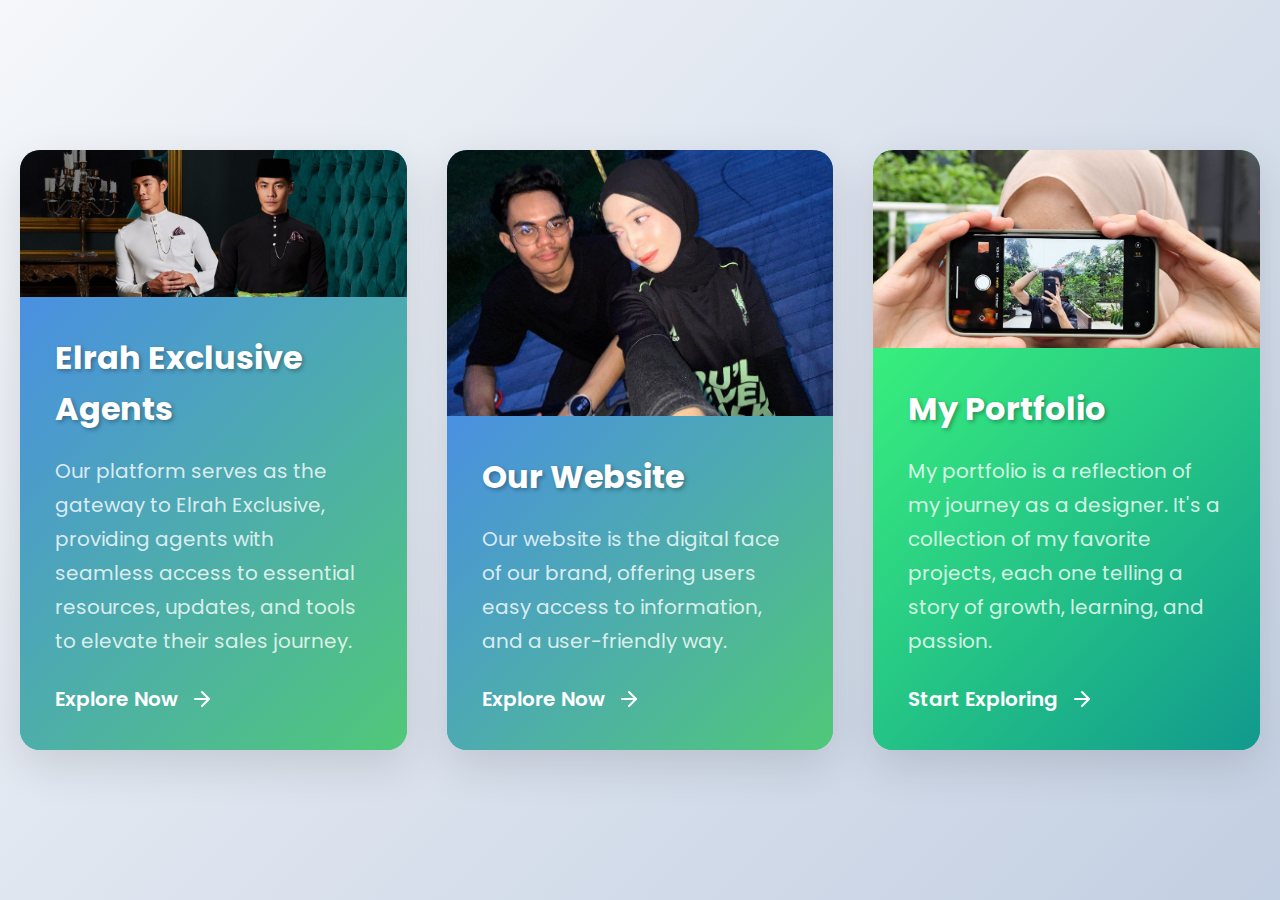
==== index.html @ 92c425df "update main page" ====
<!DOCTYPE html>
<html lang="en">
<head>
    <meta charset="UTF-8">
    <meta name="viewport" content="width=device-width, initial-scale=1.0">
    <title>Danish Ikmal - Our Dairy</title>
    <link rel="icon" type="image/dairy-icon" href="./images/favicon.png">
    <link href="https://fonts.googleapis.com/css2?family=Poppins:wght@300;400;600&display=swap" rel="stylesheet">
    <link rel="stylesheet" href="style2.css">
</style>
</head>
<body>
    <div class="container">
        <a href="https://danishmall.github.io/elrah_exclusive/" class="card card-first">
            <div class="card-image">
                <img src="./images/black_white_elrah.png" alt="First Page" style="width: 100%; height: 100%; object-fit: cover;">
            </div>
            <div class="card-content">
                <div>
                    <h2>Elrah Exclusive Agents</h2>
                    <p>Our platform serves as the gateway to Elrah Exclusive, providing agents with seamless access to essential resources, updates, and tools to elevate their sales journey.</p>
                </div>
                <div class="card-link">
                    Explore Now 
                    <svg xmlns="http://www.w3.org/2000/svg" width="24" height="24" viewBox="0 0 24 24" fill="none" stroke="currentColor" stroke-width="2" stroke-linecap="round" stroke-linejoin="round">
                        <line x1="5" y1="12" x2="19" y2="12"></line>
                        <polyline points="12 5 19 12 12 19"></polyline>
                    </svg>
                </div>
            </div>
        </a>

        <a href="about-us.html" class="card card-first">
            <div class="card-image">
                <img src="./images/us8.png" alt="First Page" style="width: 100%; height: 100%; object-fit: cover;">
            </div>
            <div class="card-content">
                <div>
                    <h2>Our Website</h2>
                    <p>Our website is the digital face of our brand, offering users easy access to information, and a user-friendly way.</p>
                </div>
                <div class="card-link">
                    Explore Now 
                    <svg xmlns="http://www.w3.org/2000/svg" width="24" height="24" viewBox="0 0 24 24" fill="none" stroke="currentColor" stroke-width="2" stroke-linecap="round" stroke-linejoin="round">
                        <line x1="5" y1="12" x2="19" y2="12"></line>
                        <polyline points="12 5 19 12 12 19"></polyline>
                    </svg>
                </div>
            </div>
        </a>

        <a href="portfolio.html" class="card card-second">
            <div class="card-image">
                <img src="./images/us4.png" alt="Second Page" style="width: 100%; height: 100%; object-fit: cover;">
            </div>
            <div class="card-content">
                <div>
                    <h2>My Portfolio</h2> 
                    <p>My portfolio is a reflection of my journey as a designer. It's a collection of my favorite projects, each one telling a story of growth, learning, and passion.</p>
                </div>
                <div class="card-link">
                    Start Exploring 
                    <svg xmlns="http://www.w3.org/2000/svg" width="24" height="24" viewBox="0 0 24 24" fill="none" stroke="currentColor" stroke-width="2" stroke-linecap="round" stroke-linejoin="round">
                        <line x1="5" y1="12" x2="19" y2="12"></line>
                        <polyline points="12 5 19 12 12 19"></polyline>
                    </svg>
                </div>
            </div>
        </a>
    </div>
</body>
</html>
---- style2.css ----
* {
    margin: 0;
    padding: 0;
    box-sizing: border-box;
}

body {
    font-family: 'Poppins', sans-serif;
    background: linear-gradient(135deg, #f5f7fa 0%, #c3cfe2 100%);
    min-height: 100vh;
    display: flex;
    justify-content: center;
    align-items: center;
    padding: 20px;
    line-height: 1.6;
}

.container {
    display: flex;
    gap: 40px;
    width: 100%;
    max-width: 1400px;
    justify-content: center;
}

.card {
    flex: 1 1 calc(50% - 40px);
    max-width: calc(50% - 40px);
    background: white;
    border-radius: 20px;
    overflow: hidden;
    box-shadow: 0 15px 45px rgba(0, 0, 0, 0.12);
    text-decoration: none;
    transition: all 0.4s ease;
    display: flex;
    flex-direction: column;
    height: 600px;
    perspective: 1000px;
}

.card:hover {
    transform: translateY(-15px) rotateX(5deg);
    box-shadow: 0 20px 50px rgba(0, 0, 0, 0.2);
}

.card-image {
    height: 60%;
    position: relative;
    overflow: hidden;
}

.card-image img {
    width: 100%;
    height: 100%;
    object-fit: cover;
    transition: transform 0.4s ease;
}

.card:hover .card-image img {
    transform: scale(1.1);
}

.card-content {
    padding: 35px;
    text-align: left;
    flex-grow: 1;
    display: flex;
    flex-direction: column;
    justify-content: space-between;
    position: relative;
    z-index: 2;
}

.card-content h2 {
    color: #2c3e50;
    font-size: 32px;
    margin-bottom: 20px;
    font-weight: 700;
    transition: color 0.3s ease;
}

.card-content p {
    color: #7f8c8d;
    font-size: 20px;
    line-height: 1.7;
    margin-bottom: 25px;
    opacity: 0.9;
}

.card-link {
    display: flex;
    align-items: center;
    color: #3498db;
    font-weight: 600;
    gap: 12px;
    font-size: 20px;
    transition: all 0.3s ease;
    align-self: flex-start;
}

.card-link:hover {
    transform: translateX(8px);
    color: #2980b9;
}

.card-link svg {
    stroke: #3498db;
    transition: stroke 0.3s ease;
}

.card-link:hover svg {
    stroke: #2980b9;
}

/* First Card Theme - Technology Blue */
.card-first {
    background: linear-gradient(135deg, #4a90e2 0%, #50c878 100%);
    color: white;
}

.card-first .card-content {
    background: linear-gradient(135deg, #4a90e2 0%, #50c878 100%);
}

.card-first .card-content h2 {
    color: white;
    text-shadow: 2px 2px 4px rgba(0,0,0,0.3);
}

.card-first .card-content p {
    color: rgba(255,255,255,0.9);
}

.card-first .card-link {
    color: white;
}

.card-first .card-link svg {
    stroke: white;
}

/* Second Card Theme - Nature Green */
.card-second {
    background: linear-gradient(135deg, #38ef7d 0%, #11998e 100%);
    color: white;
}

.card-second .card-content {
    background: linear-gradient(135deg, #38ef7d 0%, #11998e 100%);
}

.card-second .card-content h2 {
    color: white;
    text-shadow: 2px 2px 4px rgba(0,0,0,0.3);
}

.card-second .card-content p {
    color: rgba(255,255,255,0.9);
}

.card-second .card-link {
    color: white;
}

.card-second .card-link svg {
    stroke: white;
}

/* Responsive Design */
@media (max-width: 1200px) {
    .container {
        gap: 30px;
    }

    .card {
        height: 500px;
    }
}

@media (max-width: 992px) {
    .container {
        flex-direction: column;
        gap: 30px;
    }

    .card {
        flex: 1 1 100%;
        max-width: 100%;
        height: 450px;
    }
}

@media (max-width: 768px) {
    .card {
        height: 400px;
    }

    .card-content h2 {
        font-size: 24px;
    }

    .card-content p {
        font-size: 16px;
    }

    .card-link {
        font-size: 18px;
    }
}

@media (max-width: 576px) {
    .container {
        gap: 25px;
    }

    .card {
        height: 350px;
    }

    .card-image {
        height: 50%;
    }

    .card-content {
        padding: 20px;
    }

    .card-content h2 {
        font-size: 20px;
        margin-bottom: 15px;
    }

    .card-content p {
        font-size: 14px;
        margin-bottom: 15px;
    }

    .card-link {
        font-size: 16px;
    }
}
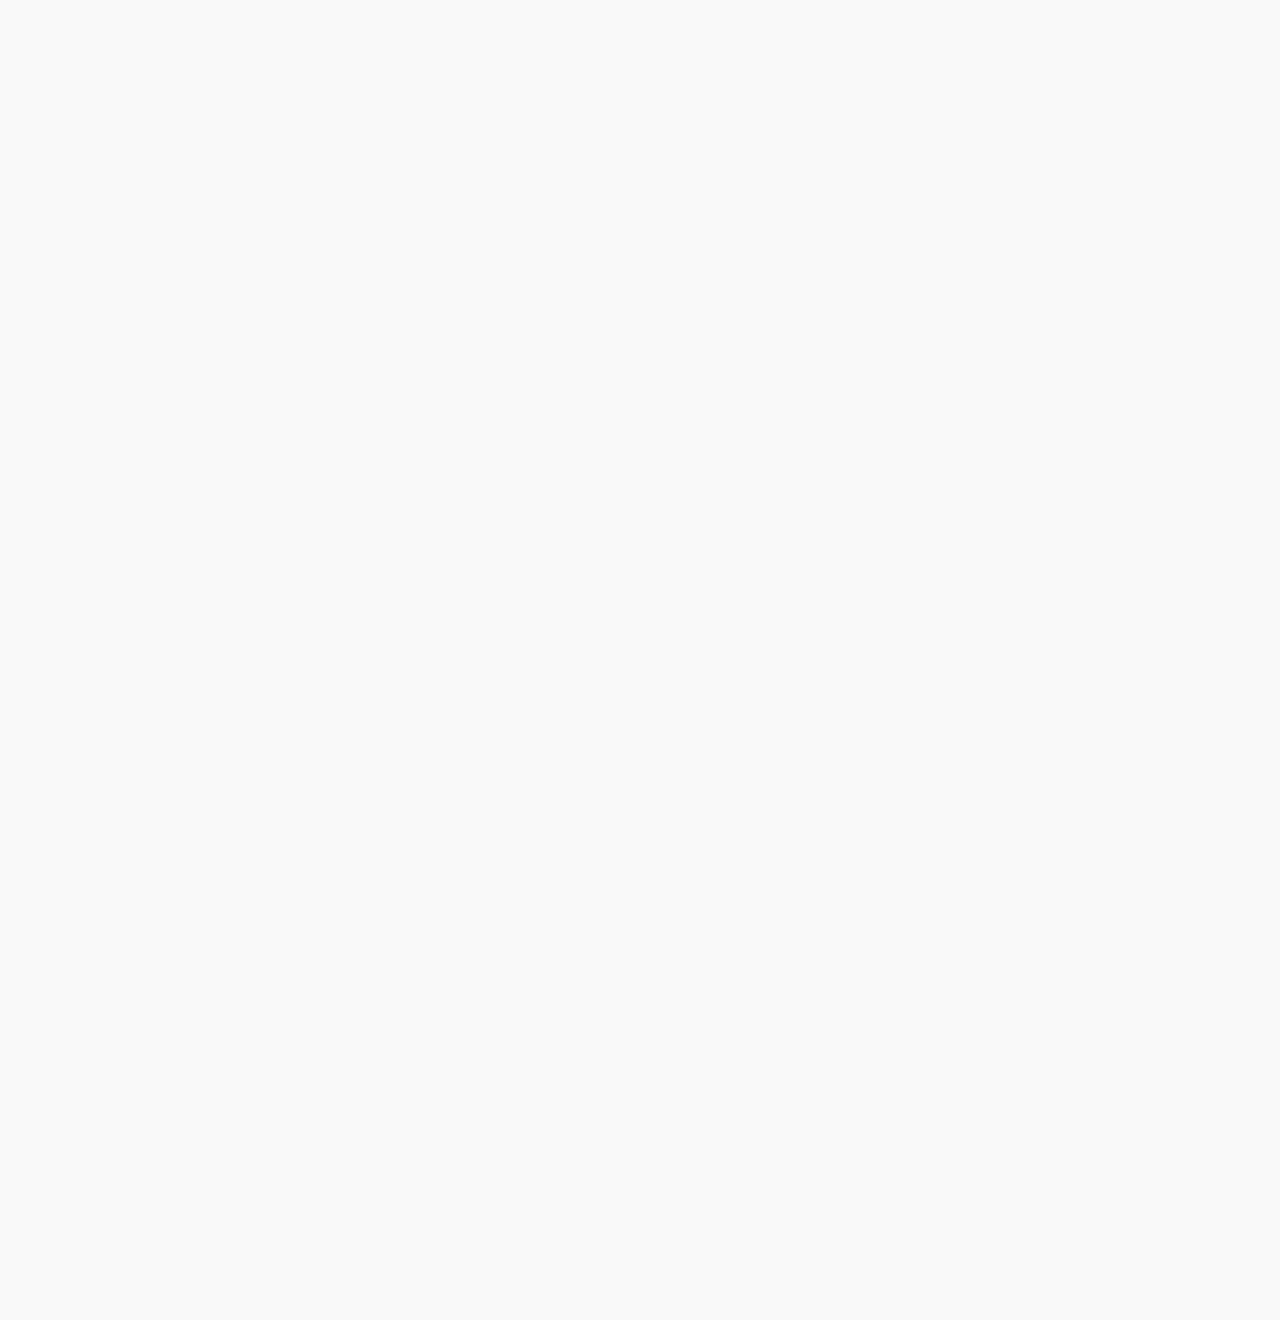
==== commit 401af0d1: "add loader" ====
--- a/index.html
+++ b/index.html
@@ -5,68 +5,98 @@
     <meta name="viewport" content="width=device-width, initial-scale=1.0">
     <title>Danish Ikmal - Our Dairy</title>
     <link rel="icon" type="image/dairy-icon" href="./images/favicon.png">
-    <link href="https://fonts.googleapis.com/css2?family=Poppins:wght@300;400;600&display=swap" rel="stylesheet">
+    <link href="https://fonts.googleapis.com/css2?family=Poppins:wght@300;400;500;600;700&display=swap" rel="stylesheet">
     <link rel="stylesheet" href="style2.css">
-</style>
 </head>
 <body>
-    <div class="container">
-        <a href="https://danishmall.github.io/elrah_exclusive/" class="card card-first">
-            <div class="card-image">
-                <img src="./images/black_white_elrah.png" alt="First Page" style="width: 100%; height: 100%; object-fit: cover;">
-            </div>
-            <div class="card-content">
-                <div>
-                    <h2>Elrah Exclusive Agents</h2>
-                    <p>Our platform serves as the gateway to Elrah Exclusive, providing agents with seamless access to essential resources, updates, and tools to elevate their sales journey.</p>
+    <!-- Loader -->
+    <div class="loader-wrapper">
+        <div class="loader">
+            <div class="loader-inner"></div>
+        </div>
+        <div class="loader-text">Loading...</div>
+    </div>
+
+    <!-- Main Content -->
+    <div class="main-content hidden">
+        <div class="container">
+            <a href="https://danishmall.github.io/elrah_exclusive/" class="card card-first" data-aos="fade-up">
+                <div class="card-image">
+                    <img src="./images/black_white_elrah.png" alt="Elrah Exclusive" loading="lazy">
+                    <div class="card-overlay"></div>
                 </div>
-                <div class="card-link">
-                    Explore Now 
-                    <svg xmlns="http://www.w3.org/2000/svg" width="24" height="24" viewBox="0 0 24 24" fill="none" stroke="currentColor" stroke-width="2" stroke-linecap="round" stroke-linejoin="round">
-                        <line x1="5" y1="12" x2="19" y2="12"></line>
-                        <polyline points="12 5 19 12 12 19"></polyline>
-                    </svg>
+                <div class="card-content">
+                    <div class="card-text">
+                        <h2>Elrah Exclusive Agents</h2>
+                        <p>Our platform serves as the gateway to Elrah Exclusive, providing agents with seamless access to essential resources, updates, and tools to elevate their sales journey.</p>
+                    </div>
+                    <div class="card-link">
+                        Explore Now 
+                        <svg xmlns="http://www.w3.org/2000/svg" width="24" height="24" viewBox="0 0 24 24" fill="none" stroke="currentColor" stroke-width="2" stroke-linecap="round" stroke-linejoin="round">
+                            <line x1="5" y1="12" x2="19" y2="12"></line>
+                            <polyline points="12 5 19 12 12 19"></polyline>
+                        </svg>
+                    </div>
                 </div>
-            </div>
-        </a>
+            </a>
 
-        <a href="about-us.html" class="card card-first">
-            <div class="card-image">
-                <img src="./images/us8.png" alt="First Page" style="width: 100%; height: 100%; object-fit: cover;">
-            </div>
-            <div class="card-content">
-                <div>
-                    <h2>Our Website</h2>
-                    <p>Our website is the digital face of our brand, offering users easy access to information, and a user-friendly way.</p>
+            <a href="about-us.html" class="card card-first" data-aos="fade-up" data-aos-delay="100">
+                <div class="card-image">
+                    <img src="./images/us8.png" alt="About Us" loading="lazy">
+                    <div class="card-overlay"></div>
                 </div>
-                <div class="card-link">
-                    Explore Now 
-                    <svg xmlns="http://www.w3.org/2000/svg" width="24" height="24" viewBox="0 0 24 24" fill="none" stroke="currentColor" stroke-width="2" stroke-linecap="round" stroke-linejoin="round">
-                        <line x1="5" y1="12" x2="19" y2="12"></line>
-                        <polyline points="12 5 19 12 12 19"></polyline>
-                    </svg>
+                <div class="card-content">
+                    <div class="card-text">
+                        <h2>Our Website</h2>
+                        <p>Our website is the digital face of our brand, offering users easy access to information, and a user-friendly way.</p>
+                    </div>
+                    <div class="card-link">
+                        Explore Now 
+                        <svg xmlns="http://www.w3.org/2000/svg" width="24" height="24" viewBox="0 0 24 24" fill="none" stroke="currentColor" stroke-width="2" stroke-linecap="round" stroke-linejoin="round">
+                            <line x1="5" y1="12" x2="19" y2="12"></line>
+                            <polyline points="12 5 19 12 12 19"></polyline>
+                        </svg>
+                    </div>
                 </div>
-            </div>
-        </a>
+            </a>
 
-        <a href="portfolio.html" class="card card-second">
-            <div class="card-image">
-                <img src="./images/us4.png" alt="Second Page" style="width: 100%; height: 100%; object-fit: cover;">
-            </div>
-            <div class="card-content">
-                <div>
-                    <h2>My Portfolio</h2> 
-                    <p>My portfolio is a reflection of my journey as a designer. It's a collection of my favorite projects, each one telling a story of growth, learning, and passion.</p>
+            <a href="portfolio.html" class="card card-second" data-aos="fade-up" data-aos-delay="200">
+                <div class="card-image">
+                    <img src="./images/us4.png" alt="Portfolio" loading="lazy">
+                    <div class="card-overlay"></div>
                 </div>
-                <div class="card-link">
-                    Start Exploring 
-                    <svg xmlns="http://www.w3.org/2000/svg" width="24" height="24" viewBox="0 0 24 24" fill="none" stroke="currentColor" stroke-width="2" stroke-linecap="round" stroke-linejoin="round">
-                        <line x1="5" y1="12" x2="19" y2="12"></line>
-                        <polyline points="12 5 19 12 12 19"></polyline>
-                    </svg>
+                <div class="card-content">
+                    <div class="card-text">
+                        <h2>My Portfolio</h2>
+                        <p>My portfolio is a reflection of my journey as a designer. It's a collection of my favorite projects, each one telling a story of growth, learning, and passion.</p>
+                    </div>
+                    <div class="card-link">
+                        Start Exploring 
+                        <svg xmlns="http://www.w3.org/2000/svg" width="24" height="24" viewBox="0 0 24 24" fill="none" stroke="currentColor" stroke-width="2" stroke-linecap="round" stroke-linejoin="round">
+                            <line x1="5" y1="12" x2="19" y2="12"></line>
+                            <polyline points="12 5 19 12 12 19"></polyline>
+                        </svg>
+                    </div>
                 </div>
-            </div>
-        </a>
+            </a>
+        </div>
     </div>
+
+    <script>
+        window.addEventListener('load', function() {
+            // Hide loader
+            document.querySelector('.loader-wrapper').style.opacity = '0';
+            setTimeout(() => {
+                document.querySelector('.loader-wrapper').style.display = 'none';
+                // Show content
+                document.querySelector('.main-content').classList.remove('hidden');
+                // Trigger card animations
+                document.querySelectorAll('.card').forEach(card => {
+                    card.style.opacity = '1';
+                    card.style.transform = 'translateY(0)';
+                });
+            }, 1000);
+        });
+    </script>
 </body>
 </html>--- a/style2.css
+++ b/style2.css
@@ -1,3 +1,4 @@
+/* Reset and Base Styles */
 * {
     margin: 0;
     padding: 0;
@@ -6,60 +7,168 @@
 
 body {
     font-family: 'Poppins', sans-serif;
-    background: linear-gradient(135deg, #f5f7fa 0%, #c3cfe2 100%);
+    background: #f8f9fa;
     min-height: 100vh;
     display: flex;
     justify-content: center;
     align-items: center;
-    padding: 20px;
+    padding: 40px;
     line-height: 1.6;
+    overflow-x: hidden;
+}
+
+/* Loader Styles */
+.loader-wrapper {
+    position: fixed;
+    top: 0;
+    left: 0;
+    width: 100%;
+    height: 100%;
+    background: #ffffff;
+    display: flex;
+    flex-direction: column;
+    justify-content: center;
+    align-items: center;
+    z-index: 1000;
+    transition: opacity 0.7s ease-out;
+}
+
+.loader {
+    width: 50px;
+    height: 50px;
+    border: 3px solid #f3f3f3;
+    border-top: 3px solid #000000;
+    border-radius: 50%;
+    animation: spin 1s linear infinite;
+    margin-bottom: 20px;
+    position: relative;
+}
+
+.loader-inner {
+    position: absolute;
+    top: 50%;
+    left: 50%;
+    width: 70%;
+    height: 70%;
+    border: 3px solid transparent;
+    border-top: 3px solid #333333;
+    border-radius: 50%;
+    animation: spin 0.9s linear infinite reverse;
+    transform: translate(-50%, -50%);
+}
+
+.loader-text {
+    font-size: 16px;
+    color: #000000;
+    font-weight: 500;
+    letter-spacing: 2px;
+    animation: pulse 1.5s ease-in-out infinite;
+}
+
+@keyframes spin {
+    0% { transform: rotate(0deg); }
+    100% { transform: rotate(360deg); }
+}
+
+@keyframes pulse {
+    0%, 100% { opacity: 1; }
+    50% { opacity: 0.5; }
+}
+
+/* Main Content Styles */
+.main-content {
+    width: 100%;
+    opacity: 1;
+    transition: opacity 0.5s ease-out;
+}
+
+.main-content.hidden {
+    opacity: 0;
 }
 
 .container {
-    display: flex;
+    display: grid;
+    grid-template-columns: repeat(auto-fit, minmax(380px, 1fr));
     gap: 40px;
     width: 100%;
     max-width: 1400px;
-    justify-content: center;
-}
-
+    margin: 0 auto;
+}
+
+/* Card Styles */
 .card {
-    flex: 1 1 calc(50% - 40px);
-    max-width: calc(50% - 40px);
-    background: white;
-    border-radius: 20px;
+    position: relative;
+    background: #ffffff;
+    border-radius: 16px;
     overflow: hidden;
-    box-shadow: 0 15px 45px rgba(0, 0, 0, 0.12);
+    box-shadow: 0 4px 30px rgba(0, 0, 0, 0.1);
     text-decoration: none;
-    transition: all 0.4s ease;
+    transition: all 0.6s cubic-bezier(0.4, 0, 0.2, 1);
     display: flex;
     flex-direction: column;
     height: 600px;
-    perspective: 1000px;
+    opacity: 0;
+    transform: translateY(30px);
+    backdrop-filter: blur(10px);
+}
+
+.card::before {
+    content: '';
+    position: absolute;
+    top: 0;
+    left: 0;
+    right: 0;
+    bottom: 0;
+    background: linear-gradient(45deg, transparent, rgba(255, 255, 255, 0.1));
+    opacity: 0;
+    transition: opacity 0.6s ease;
 }
 
 .card:hover {
-    transform: translateY(-15px) rotateX(5deg);
-    box-shadow: 0 20px 50px rgba(0, 0, 0, 0.2);
-}
-
+    transform: translateY(-10px);
+    box-shadow: 0 20px 40px rgba(0, 0, 0, 0.2);
+}
+
+.card:hover::before {
+    opacity: 1;
+}
+
+/* Card Image Styles */
 .card-image {
     height: 60%;
     position: relative;
     overflow: hidden;
 }
 
+.card-overlay {
+    position: absolute;
+    top: 0;
+    left: 0;
+    right: 0;
+    bottom: 0;
+    background: rgba(0, 0, 0, 0.2);
+    opacity: 0;
+    transition: opacity 0.4s ease;
+}
+
+.card:hover .card-overlay {
+    opacity: 1;
+}
+
 .card-image img {
     width: 100%;
     height: 100%;
     object-fit: cover;
-    transition: transform 0.4s ease;
+    transition: transform 0.8s cubic-bezier(0.4, 0, 0.2, 1);
+    filter: grayscale(20%);
 }
 
 .card:hover .card-image img {
-    transform: scale(1.1);
-}
-
+    transform: scale(1.05);
+    filter: grayscale(0%);
+}
+
+/* Card Content Styles */
 .card-content {
     padding: 35px;
     text-align: left;
@@ -67,175 +176,174 @@
     display: flex;
     flex-direction: column;
     justify-content: space-between;
-    position: relative;
-    z-index: 2;
-}
-
-.card-content h2 {
-    color: #2c3e50;
-    font-size: 32px;
+    background: linear-gradient(180deg, #ffffff 0%, #f8f9fa 100%);
+    position: relative;
+    z-index: 1;
+}
+
+.card-text h2 {
+    color: #000000;
+    font-size: 28px;
     margin-bottom: 20px;
-    font-weight: 700;
-    transition: color 0.3s ease;
-}
-
-.card-content p {
-    color: #7f8c8d;
-    font-size: 20px;
-    line-height: 1.7;
+    font-weight: 600;
+    position: relative;
+    padding-bottom: 15px;
+}
+
+.card-text h2::after {
+    content: '';
+    position: absolute;
+    bottom: 0;
+    left: 0;
+    width: 40px;
+    height: 3px;
+    background: #000000;
+    transition: width 0.4s ease;
+}
+
+.card:hover .card-text h2::after {
+    width: 80px;
+}
+
+.card-text p {
+    color: #555555;
+    font-size: 16px;
+    line-height: 1.8;
     margin-bottom: 25px;
-    opacity: 0.9;
-}
-
+    font-weight: 300;
+}
+
+/* Card Link Styles */
 .card-link {
     display: flex;
     align-items: center;
-    color: #3498db;
-    font-weight: 600;
+    color: #000000;
+    font-weight: 500;
     gap: 12px;
-    font-size: 20px;
-    transition: all 0.3s ease;
+    font-size: 16px;
+    transition: all 0.4s ease;
     align-self: flex-start;
-}
-
-.card-link:hover {
-    transform: translateX(8px);
-    color: #2980b9;
+    position: relative;
+    padding-bottom: 5px;
+}
+
+.card-link::after {
+    content: '';
+    position: absolute;
+    bottom: 0;
+    left: 0;
+    width: 0;
+    height: 1px;
+    background: #000000;
+    transition: width 0.4s ease;
+}
+
+.card:hover .card-link::after {
+    width: 100%;
 }
 
 .card-link svg {
-    stroke: #3498db;
-    transition: stroke 0.3s ease;
-}
-
-.card-link:hover svg {
-    stroke: #2980b9;
-}
-
-/* First Card Theme - Technology Blue */
+    stroke: #000000;
+    transition: transform 0.4s ease;
+}
+
+.card:hover .card-link svg {
+    transform: translateX(5px);
+}
+
+/* Card Theme Styles */
 .card-first {
-    background: linear-gradient(135deg, #4a90e2 0%, #50c878 100%);
-    color: white;
+    background: linear-gradient(145deg, #1a1a1a 0%, #2d2d2d 100%);
 }
 
 .card-first .card-content {
-    background: linear-gradient(135deg, #4a90e2 0%, #50c878 100%);
-}
-
-.card-first .card-content h2 {
-    color: white;
-    text-shadow: 2px 2px 4px rgba(0,0,0,0.3);
-}
-
-.card-first .card-content p {
-    color: rgba(255,255,255,0.9);
+    background: linear-gradient(145deg, #1a1a1a 0%, #2d2d2d 100%);
+}
+
+.card-first .card-text h2 {
+    color: #ffffff;
+}
+
+.card-first .card-text h2::after {
+    background: #ffffff;
+}
+
+.card-first .card-text p {
+    color: rgba(255, 255, 255, 0.8);
 }
 
 .card-first .card-link {
-    color: white;
+    color: #ffffff;
+}
+
+.card-first .card-link::after {
+    background: #ffffff;
 }
 
 .card-first .card-link svg {
-    stroke: white;
-}
-
-/* Second Card Theme - Nature Green */
+    stroke: #ffffff;
+}
+
 .card-second {
-    background: linear-gradient(135deg, #38ef7d 0%, #11998e 100%);
-    color: white;
+    background: #ffffff;
 }
 
 .card-second .card-content {
-    background: linear-gradient(135deg, #38ef7d 0%, #11998e 100%);
-}
-
-.card-second .card-content h2 {
-    color: white;
-    text-shadow: 2px 2px 4px rgba(0,0,0,0.3);
-}
-
-.card-second .card-content p {
-    color: rgba(255,255,255,0.9);
-}
-
-.card-second .card-link {
-    color: white;
-}
-
-.card-second .card-link svg {
-    stroke: white;
-}
-
-/* Responsive Design */
+    background: linear-gradient(145deg, #ffffff 0%, #f5f5f5 100%);
+}
+
+/* Responsive Styles */
 @media (max-width: 1200px) {
     .container {
         gap: 30px;
     }
-
+    
+    .card {
+        height: 550px;
+    }
+}
+
+@media (max-width: 768px) {
+    body {
+        padding: 20px;
+    }
+
+    .container {
+        grid-template-columns: 1fr;
+    }
+    
     .card {
         height: 500px;
     }
-}
-
-@media (max-width: 992px) {
-    .container {
-        flex-direction: column;
-        gap: 30px;
-    }
-
+    
+    .card-text h2 {
+        font-size: 24px;
+    }
+
+    .card-text p {
+        font-size: 15px;
+    }
+}
+
+@media (max-width: 576px) {
     .card {
-        flex: 1 1 100%;
-        max-width: 100%;
         height: 450px;
     }
-}
-
-@media (max-width: 768px) {
-    .card {
-        height: 400px;
-    }
-
-    .card-content h2 {
-        font-size: 24px;
-    }
-
-    .card-content p {
-        font-size: 16px;
-    }
-
-    .card-link {
-        font-size: 18px;
-    }
-}
-
-@media (max-width: 576px) {
-    .container {
-        gap: 25px;
-    }
-
-    .card {
-        height: 350px;
-    }
-
-    .card-image {
-        height: 50%;
-    }
-
+    
     .card-content {
-        padding: 20px;
-    }
-
-    .card-content h2 {
-        font-size: 20px;
-        margin-bottom: 15px;
-    }
-
-    .card-content p {
+        padding: 25px;
+    }
+    
+    .card-text h2 {
+        font-size: 22px;
+    }
+
+    .loader {
+        width: 40px;
+        height: 40px;
+    }
+
+    .loader-text {
         font-size: 14px;
-        margin-bottom: 15px;
-    }
-
-    .card-link {
-        font-size: 16px;
     }
 }